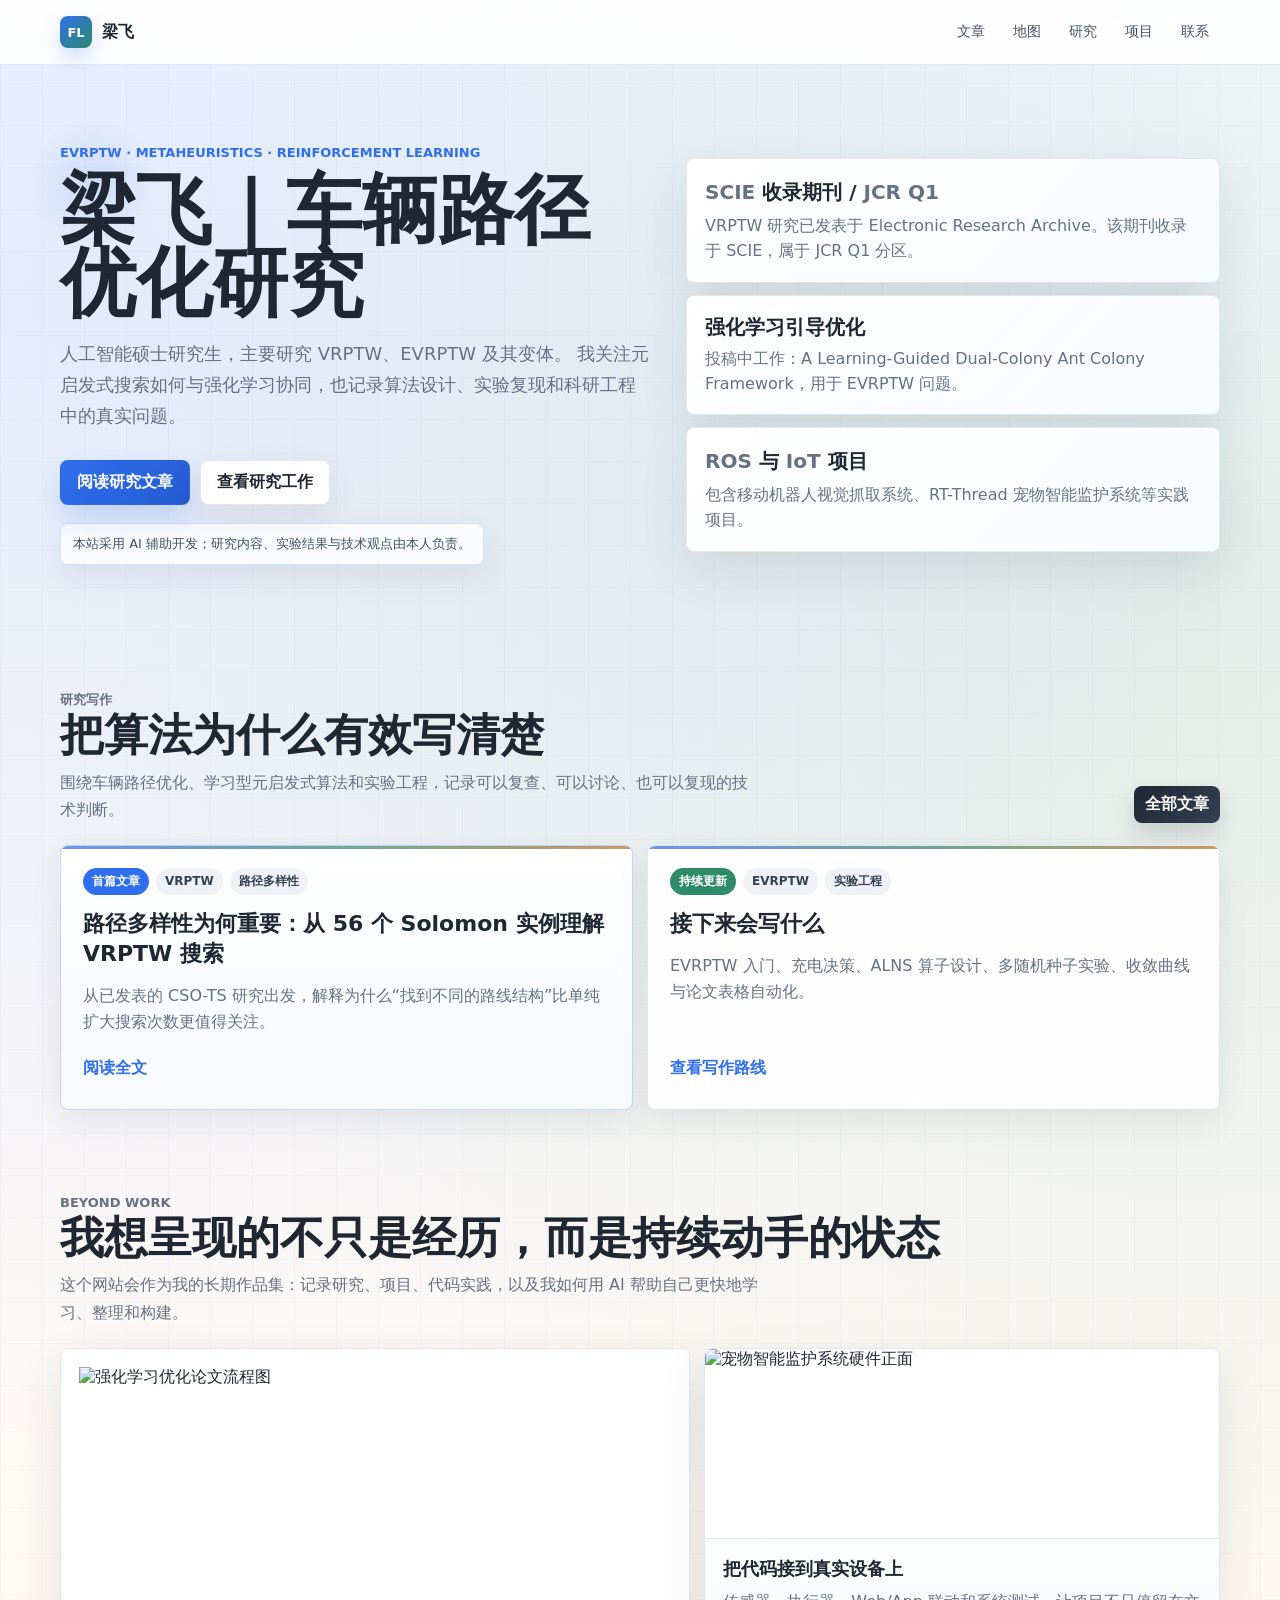
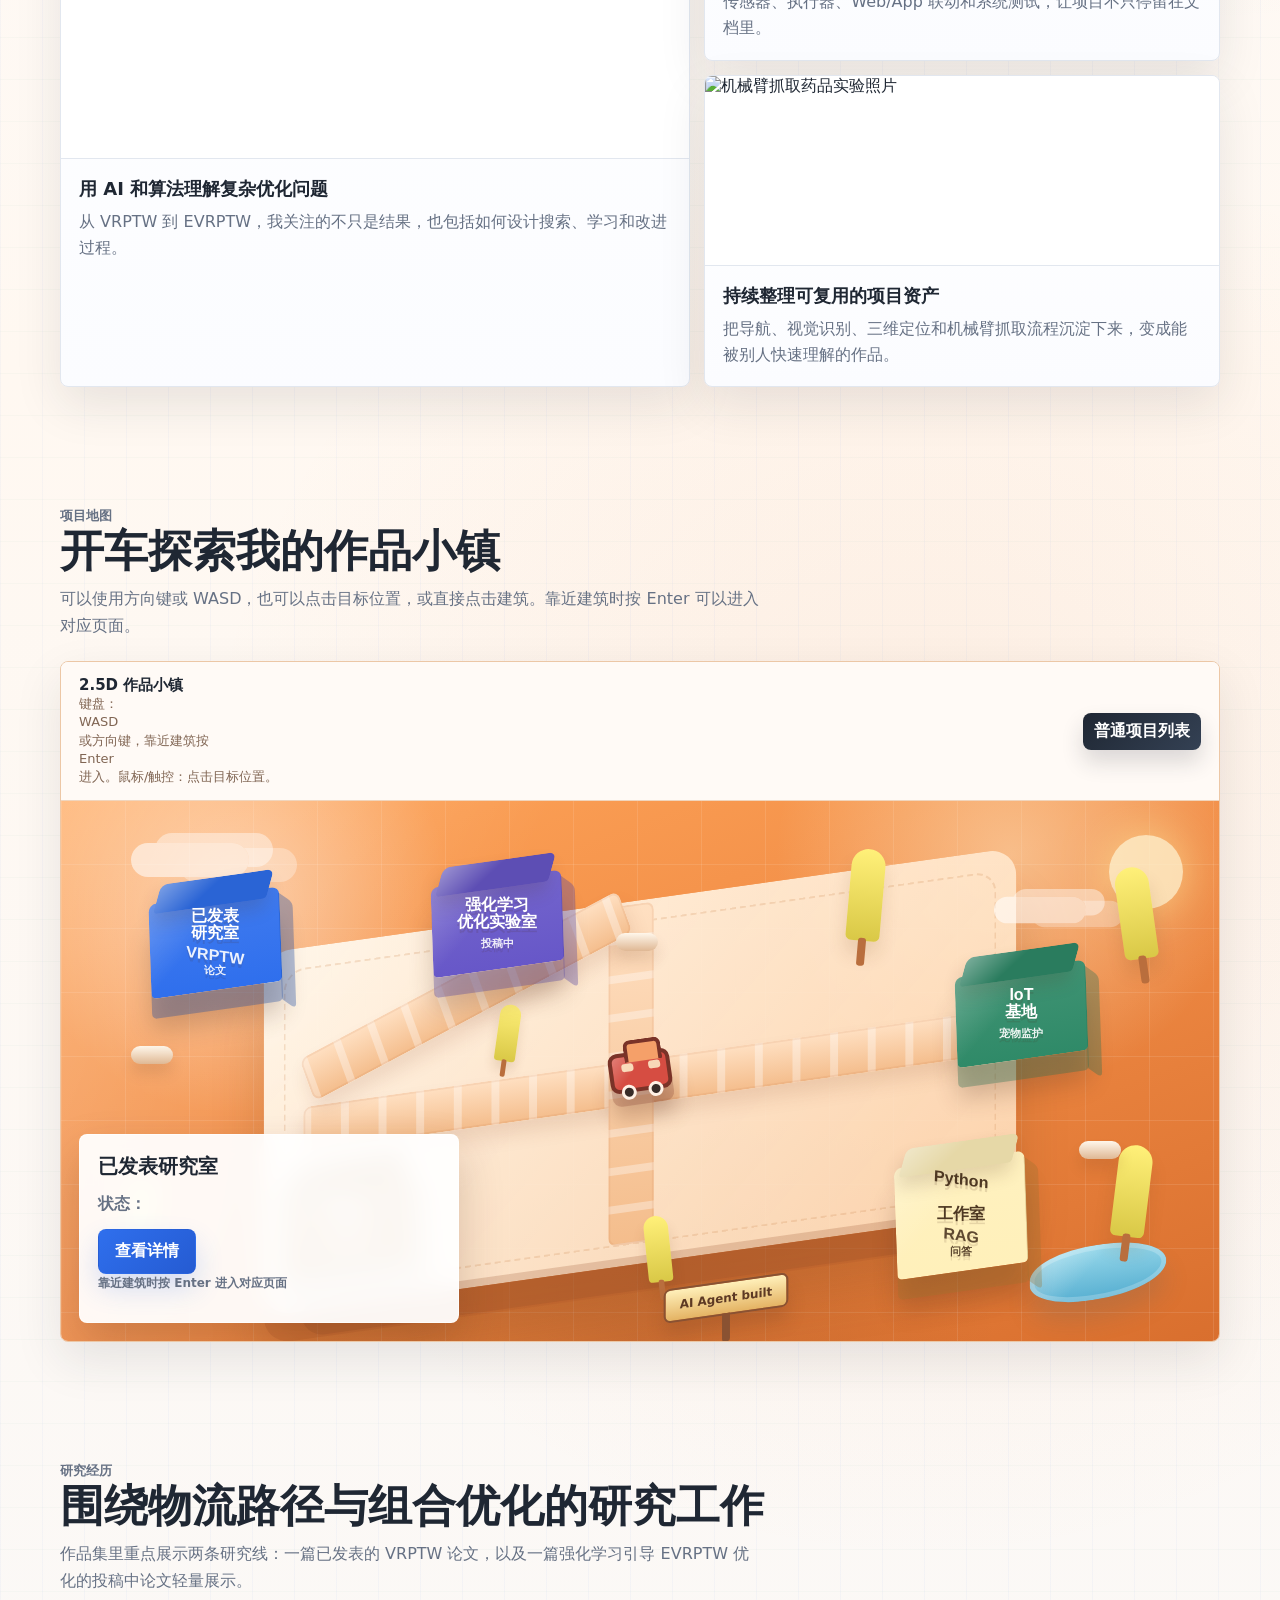
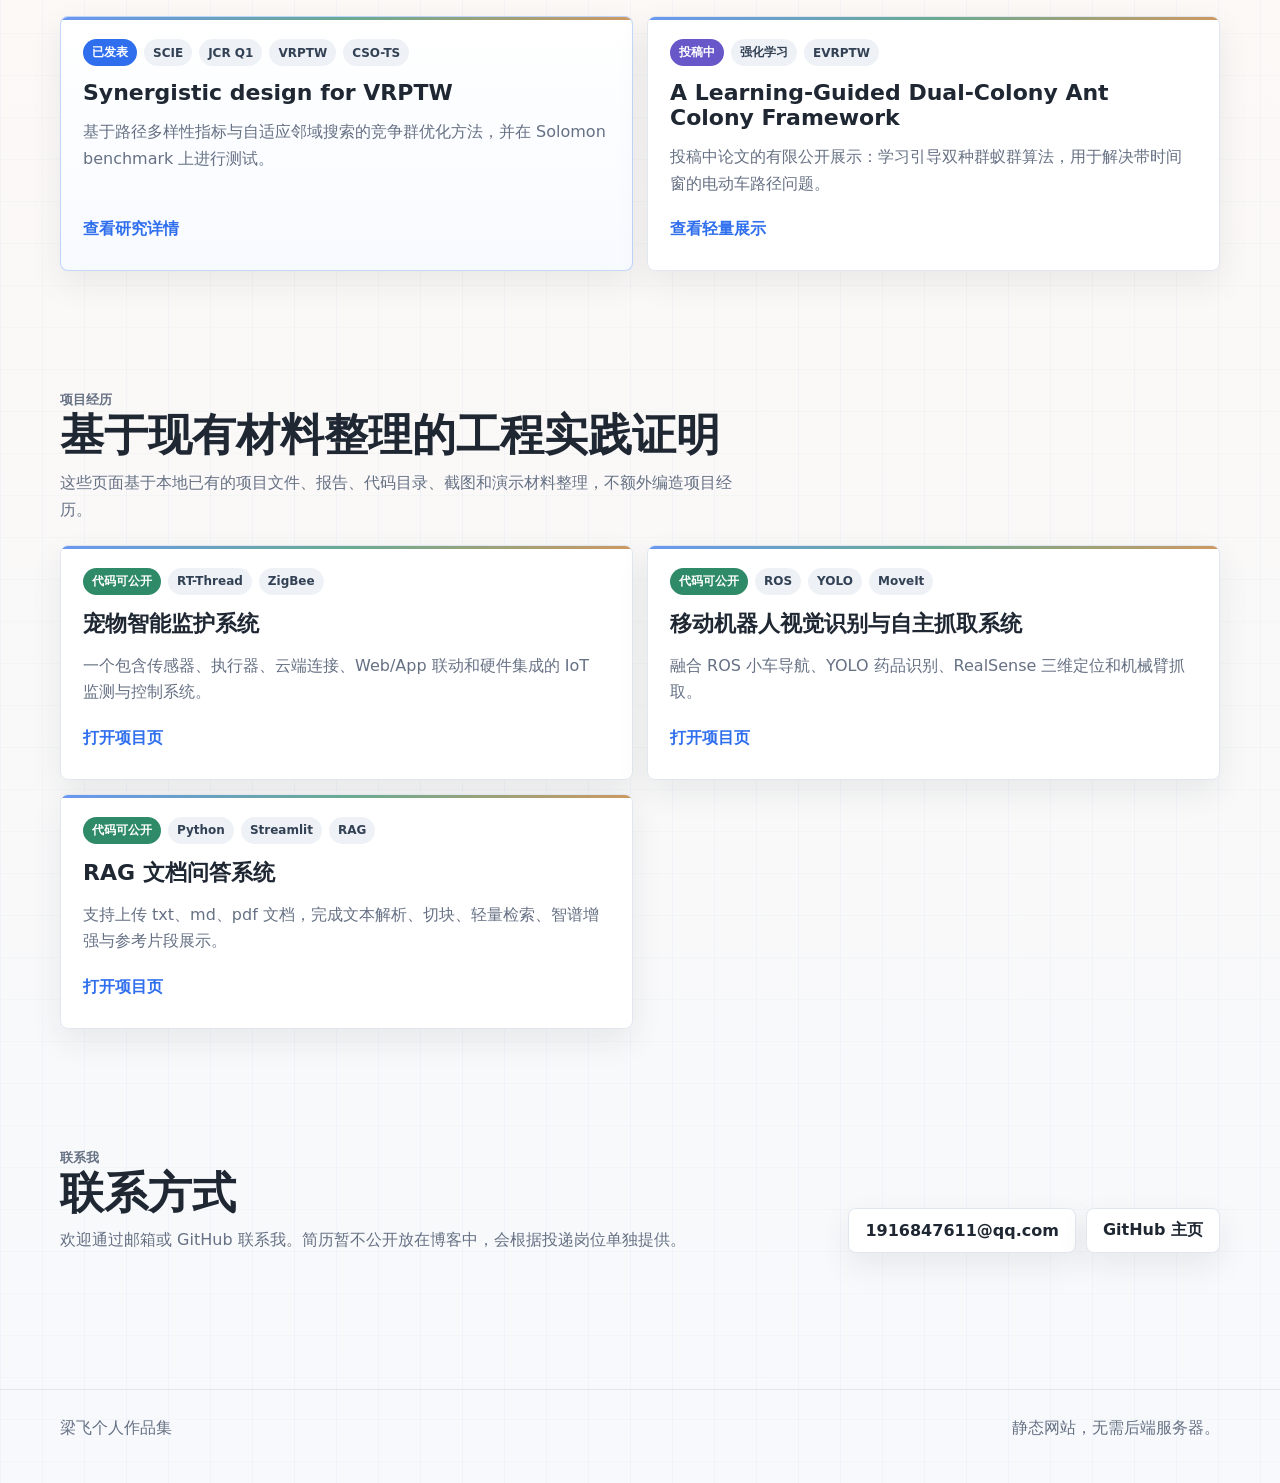
==== index.html @ 16631f24 "Add research articles section" ====
<!doctype html>
<html lang="zh-CN">
<head>
  <meta charset="utf-8">
  <meta name="viewport" content="width=device-width, initial-scale=1">
  <title>梁飞 | 车辆路径优化与学习型智能优化</title>
  <meta name="description" content="梁飞的研究与技术写作主页，聚焦 VRPTW、EVRPTW、元启发式算法、强化学习与可复现实验。">
  <link rel="canonical" href="https://richardliangtnt.github.io/">
  <link rel="icon" href="assets/favicon.svg" type="image/svg+xml">
  <meta property="og:type" content="website">
  <meta property="og:title" content="梁飞 | 车辆路径优化与学习型智能优化">
  <meta property="og:description" content="研究 VRPTW、EVRPTW、元启发式算法与强化学习，并记录可复现的算法实验。">
  <meta property="og:image" content="assets/img/og-image.png">
  <meta name="twitter:card" content="summary_large_image">
  <meta name="twitter:title" content="梁飞 | 车辆路径优化与学习型智能优化">
  <meta name="twitter:description" content="研究 VRPTW、EVRPTW、元启发式算法与强化学习，并记录可复现的算法实验。">
  <meta name="twitter:image" content="assets/img/og-image.png">
  <link rel="stylesheet" href="assets/css/styles.css">
</head>
<body>
  <header class="site-header">
    <nav class="nav" aria-label="主导航">
      <a class="brand" href="index.html">
        <span class="brand-mark">FL</span>
        <span>梁飞</span>
      </a>
      <div class="nav-links">
        <a href="#articles">文章</a>
        <a href="#map">地图</a>
        <a href="#research">研究</a>
        <a href="#projects">项目</a>
        <a href="#contact">联系</a>
      </div>
    </nav>
  </header>

  <main class="page">
    <section class="hero" id="home">
      <div>
        <p class="eyebrow"><span class="notranslate" translate="no">EVRPTW · Metaheuristics · Reinforcement Learning</span></p>
        <h1>梁飞｜车辆路径优化研究</h1>
        <p class="hero-copy">
          人工智能硕士研究生，主要研究 <span class="notranslate" translate="no">VRPTW</span>、<span class="notranslate" translate="no">EVRPTW</span> 及其变体。
          我关注元启发式搜索如何与强化学习协同，也记录算法设计、实验复现和科研工程中的真实问题。
        </p>
        <div class="hero-actions">
          <a class="primary-action" href="#articles">阅读研究文章</a>
          <a class="secondary-action" href="#research">查看研究工作</a>
        </div>
        <p class="agent-note">本站采用 <span class="notranslate" translate="no">AI</span> 辅助开发；研究内容、实验结果与技术观点由本人负责。</p>
      </div>
      <aside class="hero-panel" aria-label="作品集亮点">
        <div class="metric">
          <strong><span class="notranslate" translate="no">SCIE</span> 收录期刊 / <span class="notranslate" translate="no">JCR Q1</span></strong>
          <span><span class="notranslate" translate="no">VRPTW</span> 研究已发表于 <span class="notranslate" translate="no">Electronic Research Archive</span>。该期刊收录于 <span class="notranslate" translate="no">SCIE</span>，属于 <span class="notranslate" translate="no">JCR Q1</span> 分区。</span>
        </div>
        <div class="metric">
          <strong>强化学习引导优化</strong>
          <span>投稿中工作：<span class="notranslate" translate="no">A Learning-Guided Dual-Colony Ant Colony Framework</span>，用于 <span class="notranslate" translate="no">EVRPTW</span> 问题。</span>
        </div>
        <div class="metric">
          <strong><span class="notranslate" translate="no">ROS</span> 与 <span class="notranslate" translate="no">IoT</span> 项目</strong>
          <span>包含移动机器人视觉抓取系统、<span class="notranslate" translate="no">RT-Thread</span> 宠物智能监护系统等实践项目。</span>
        </div>
      </aside>
    </section>

    <section class="section" id="articles">
      <div class="section-head">
        <div>
          <p class="eyebrow">研究写作</p>
          <h2>把算法为什么有效写清楚</h2>
          <p>围绕车辆路径优化、学习型元启发式算法和实验工程，记录可以复查、可以讨论、也可以复现的技术判断。</p>
        </div>
        <a class="button-link" href="articles/index.html">全部文章</a>
      </div>
      <div class="work-grid">
        <article class="work-card featured">
          <div class="tag-row">
            <span class="tag blue">首篇文章</span>
            <span class="tag notranslate" translate="no">VRPTW</span>
            <span class="tag">路径多样性</span>
          </div>
          <h3>路径多样性为何重要：从 56 个 Solomon 实例理解 VRPTW 搜索</h3>
          <p>从已发表的 CSO-TS 研究出发，解释为什么“找到不同的路线结构”比单纯扩大搜索次数更值得关注。</p>
          <a class="text-link" href="articles/vrptw-path-diversity.html">阅读全文</a>
        </article>
        <article class="work-card">
          <div class="tag-row">
            <span class="tag green">持续更新</span>
            <span class="tag notranslate" translate="no">EVRPTW</span>
            <span class="tag">实验工程</span>
          </div>
          <h3>接下来会写什么</h3>
          <p>EVRPTW 入门、充电决策、ALNS 算子设计、多随机种子实验、收敛曲线与论文表格自动化。</p>
          <a class="text-link" href="articles/index.html#roadmap">查看写作路线</a>
        </article>
      </div>
    </section>

    <section class="section personal-section">
      <div class="section-head">
        <div>
          <p class="eyebrow">Beyond work</p>
          <h2>我想呈现的不只是经历，而是持续动手的状态</h2>
          <p>这个网站会作为我的长期作品集：记录研究、项目、代码实践，以及我如何用 <span class="notranslate" translate="no">AI</span> 帮助自己更快地学习、整理和构建。</p>
        </div>
      </div>
      <div class="visual-grid">
        <a class="visual-card visual-card-large" href="projects/rl-optimization.html">
          <img src="assets/img/rl-flowchart.png" alt="强化学习优化论文流程图">
          <div>
            <strong>用 <span class="notranslate" translate="no">AI</span> 和算法理解复杂优化问题</strong>
            <p>从 <span class="notranslate" translate="no">VRPTW</span> 到 <span class="notranslate" translate="no">EVRPTW</span>，我关注的不只是结果，也包括如何设计搜索、学习和改进过程。</p>
          </div>
        </a>
        <a class="visual-card" href="projects/iot-base.html">
          <img src="assets/img/pet-front.png" alt="宠物智能监护系统硬件正面">
          <div>
            <strong>把代码接到真实设备上</strong>
            <p>传感器、执行器、Web/App 联动和系统测试，让项目不只停留在文档里。</p>
          </div>
        </a>
        <a class="visual-card" href="projects/traffic-garage.html">
          <img src="assets/img/robot-arm-grasping.png" alt="机械臂抓取药品实验照片">
          <div>
            <strong>持续整理可复用的项目资产</strong>
            <p>把导航、视觉识别、三维定位和机械臂抓取流程沉淀下来，变成能被别人快速理解的作品。</p>
          </div>
        </a>
      </div>
    </section>

    <section class="section" id="map">
      <div class="section-head">
        <div>
          <p class="eyebrow">项目地图</p>
          <h2>开车探索我的作品小镇</h2>
          <p>可以使用方向键或 <span class="notranslate" translate="no">WASD</span>，也可以点击目标位置，或直接点击建筑。靠近建筑时按 <span class="notranslate" translate="no">Enter</span> 可以进入对应页面。</p>
        </div>
      </div>

      <div class="map-shell">
        <div class="map-toolbar">
          <div>
            <strong>2.5D 作品小镇</strong>
            <span>键盘：<span class="notranslate" translate="no">WASD</span> 或方向键，靠近建筑按 <span class="notranslate" translate="no">Enter</span> 进入。鼠标/触控：点击目标位置。</span>
          </div>
          <a class="button-link" href="#projects">普通项目列表</a>
        </div>
        <div class="project-map" data-map tabindex="0" aria-label="交互式 2.5D 项目地图">
          <span class="map-cloud c1"></span>
          <span class="map-cloud c2"></span>
          <span class="map-lake"></span>
          <div class="map-ground"></div>
          <div class="map-road"></div>
          <div class="map-road branch"></div>
          <button class="map-building" type="button" data-project="published"><span>已发表<br>研究室<small><span class="notranslate" translate="no">VRPTW</span> 论文</small></span></button>
          <button class="map-building" type="button" data-project="rl"><span>强化学习<br>优化实验室<small>投稿中</small></span></button>
          <button class="map-building" type="button" data-project="iot"><span>IoT<br>基地<small>宠物监护</small></span></button>
          <button class="map-building" type="button" data-project="traffic"><span>机器人<br>车库<small>视觉抓取</small></span></button>
          <button class="map-building" type="button" data-project="python"><span><span class="notranslate" translate="no">Python</span><br>工作室<small><span class="notranslate" translate="no">RAG</span> 问答</small></span></button>
          <span class="tree t1"></span>
          <span class="tree t2"></span>
          <span class="tree t3"></span>
          <span class="tree t4"></span>
          <span class="tree t5"></span>
          <span class="tree t6"></span>
          <span class="rock r1"></span>
          <span class="rock r2"></span>
          <span class="rock r3"></span>
          <span class="map-sign notranslate" translate="no">AI Agent built</span>
          <div class="map-car" data-car aria-hidden="true"><span class="wheel left"></span><span class="wheel right"></span></div>
          <aside class="map-card" data-map-card>
            <div class="tag-row" data-card-tags></div>
            <h3 data-card-title>已发表研究室</h3>
            <p data-card-summary></p>
            <p><strong>状态：</strong> <span data-card-status></span></p>
            <a class="primary-action" data-card-link href="projects/published-research.html">查看详情</a>
            <p class="map-enter-hint">靠近建筑时按 <span class="notranslate" translate="no">Enter</span> 进入对应页面</p>
          </aside>
        </div>
      </div>
    </section>

    <section class="section" id="research">
      <div class="section-head">
        <div>
          <p class="eyebrow">研究经历</p>
          <h2>围绕物流路径与组合优化的研究工作</h2>
          <p>作品集里重点展示两条研究线：一篇已发表的 <span class="notranslate" translate="no">VRPTW</span> 论文，以及一篇强化学习引导 <span class="notranslate" translate="no">EVRPTW</span> 优化的投稿中论文轻量展示。</p>
        </div>
      </div>
      <div class="work-grid">
        <article class="work-card featured">
          <div class="tag-row">
            <span class="tag blue">已发表</span>
            <span class="tag notranslate" translate="no">SCIE</span>
            <span class="tag notranslate" translate="no">JCR Q1</span>
            <span class="tag notranslate" translate="no">VRPTW</span>
            <span class="tag notranslate" translate="no">CSO-TS</span>
          </div>
          <h3><span class="notranslate" translate="no">Synergistic design for VRPTW</span></h3>
          <p>基于路径多样性指标与自适应邻域搜索的竞争群优化方法，并在 Solomon benchmark 上进行测试。</p>
          <a class="text-link" href="projects/published-research.html">查看研究详情</a>
        </article>
        <article class="work-card">
          <div class="tag-row">
            <span class="tag violet">投稿中</span>
            <span class="tag">强化学习</span>
            <span class="tag notranslate" translate="no">EVRPTW</span>
          </div>
          <h3><span class="notranslate" translate="no">A Learning-Guided Dual-Colony Ant Colony Framework</span></h3>
          <p>投稿中论文的有限公开展示：学习引导双种群蚁群算法，用于解决带时间窗的电动车路径问题。</p>
          <a class="text-link" href="projects/rl-optimization.html">查看轻量展示</a>
        </article>
      </div>
    </section>

    <section class="section" id="projects">
      <div class="section-head">
        <div>
          <p class="eyebrow">项目经历</p>
          <h2>基于现有材料整理的工程实践证明</h2>
          <p>这些页面基于本地已有的项目文件、报告、代码目录、截图和演示材料整理，不额外编造项目经历。</p>
        </div>
      </div>
      <div class="work-grid">
        <article class="work-card">
          <div class="tag-row">
            <span class="tag green">代码可公开</span>
            <span class="tag notranslate" translate="no">RT-Thread</span>
            <span class="tag notranslate" translate="no">ZigBee</span>
          </div>
          <h3>宠物智能监护系统</h3>
          <p>一个包含传感器、执行器、云端连接、Web/App 联动和硬件集成的 IoT 监测与控制系统。</p>
          <a class="text-link" href="projects/iot-base.html">打开项目页</a>
        </article>
        <article class="work-card">
          <div class="tag-row">
            <span class="tag green">代码可公开</span>
            <span class="tag notranslate" translate="no">ROS</span>
            <span class="tag notranslate" translate="no">YOLO</span>
            <span class="tag notranslate" translate="no">MoveIt</span>
          </div>
          <h3>移动机器人视觉识别与自主抓取系统</h3>
          <p>融合 <span class="notranslate" translate="no">ROS</span> 小车导航、<span class="notranslate" translate="no">YOLO</span> 药品识别、<span class="notranslate" translate="no">RealSense</span> 三维定位和机械臂抓取。</p>
          <a class="text-link" href="projects/traffic-garage.html">打开项目页</a>
        </article>
        <article class="work-card">
          <div class="tag-row">
            <span class="tag green">代码可公开</span>
            <span class="tag notranslate" translate="no">Python</span>
            <span class="tag notranslate" translate="no">Streamlit</span>
            <span class="tag notranslate" translate="no">RAG</span>
          </div>
          <h3><span class="notranslate" translate="no">RAG</span> 文档问答系统</h3>
          <p>支持上传 txt、md、pdf 文档，完成文本解析、切块、轻量检索、智谱增强与参考片段展示。</p>
          <a class="text-link" href="projects/rag-doc-qa.html">打开项目页</a>
        </article>
      </div>
    </section>

    <section class="section" id="contact">
      <div class="section-head">
        <div>
          <p class="eyebrow">联系我</p>
          <h2>联系方式</h2>
          <p>欢迎通过邮箱或 GitHub 联系我。简历暂不公开放在博客中，会根据投递岗位单独提供。</p>
        </div>
        <div class="contact-actions">
          <a class="secondary-action" href="mailto:1916847611@qq.com">1916847611@qq.com</a>
          <a class="secondary-action" href="https://github.com/Richardliangtnt" target="_blank" rel="noreferrer">GitHub 主页</a>
        </div>
      </div>
    </section>
  </main>

  <footer class="site-footer">
    <div class="footer-row">
      <span>梁飞个人作品集</span>
      <span>静态网站，无需后端服务器。</span>
    </div>
  </footer>

  <script src="assets/js/main.js?v=20260509-polish"></script>
</body>
</html>
---- assets/css/styles.css ----
:root {
  --ink: #1f2733;
  --muted: #667184;
  --line: #e2e7ef;
  --line-strong: #d4dce8;
  --paper: #ffffff;
  --soft: #f6f8fb;
  --clay: #f08b45;
  --clay-deep: #d96f2e;
  --cream: #fff0df;
  --blue: #2f6fed;
  --green: #2f8a68;
  --amber: #b97124;
  --violet: #6757c8;
  --red: #d64d42;
  --shadow: 0 18px 48px rgba(31, 39, 51, .10);
  --shadow-soft: 0 12px 32px rgba(31, 39, 51, .08);
}

* {
  box-sizing: border-box;
}

html {
  scroll-behavior: smooth;
}

body {
  margin: 0;
  color: var(--ink);
  background:
    linear-gradient(90deg, rgba(47, 111, 237, .035) 1px, transparent 1px),
    linear-gradient(0deg, rgba(47, 138, 104, .028) 1px, transparent 1px),
    radial-gradient(circle at 8% 6%, rgba(47, 111, 237, .12), transparent 26%),
    radial-gradient(circle at 92% 12%, rgba(47, 138, 104, .13), transparent 25%),
    radial-gradient(circle at 72% 52%, rgba(240, 139, 69, .10), transparent 28%),
    linear-gradient(180deg, #fbfcff 0%, #fff8f1 42%, #f7f9fc 100%);
  background-size: 42px 42px, 42px 42px, auto, auto, auto, auto;
  font-family: Inter, ui-sans-serif, system-ui, -apple-system, BlinkMacSystemFont, "Segoe UI", sans-serif;
  letter-spacing: 0;
}

a {
  color: inherit;
  text-decoration: none;
}

img {
  display: block;
  max-width: 100%;
}

.site-header {
  position: sticky;
  top: 0;
  z-index: 20;
  background: rgba(255, 255, 255, .92);
  border-bottom: 1px solid var(--line);
  backdrop-filter: blur(14px);
}

.nav {
  width: min(1160px, calc(100vw - 32px));
  min-height: 64px;
  margin: 0 auto;
  display: flex;
  align-items: center;
  justify-content: space-between;
  gap: 18px;
}

.brand {
  display: inline-flex;
  align-items: center;
  gap: 10px;
  font-weight: 800;
}

.brand-mark {
  width: 32px;
  height: 32px;
  border-radius: 8px;
  display: grid;
  place-items: center;
  color: #fff;
  background: linear-gradient(135deg, var(--blue), var(--green));
  box-shadow: 0 10px 20px rgba(47, 111, 237, .22);
  font-size: 13px;
}

.nav-links {
  display: flex;
  align-items: center;
  gap: 6px;
  color: #435064;
  font-size: 14px;
}

.nav-links a,
.text-link,
.button-link {
  min-height: 36px;
  display: inline-flex;
  align-items: center;
  justify-content: center;
  border-radius: 8px;
  padding: 8px 11px;
}

.nav-links a:hover,
.text-link:hover {
  background: #eef2f7;
}

.nav-links a.is-active {
  color: var(--ink);
  background: #eef2f7;
  font-weight: 850;
}

.button-link {
  color: white;
  background: linear-gradient(135deg, var(--ink), #344154);
  font-weight: 700;
  box-shadow: 0 12px 22px rgba(31, 39, 51, .16);
  transition: transform .18s ease, box-shadow .18s ease, filter .18s ease;
}

.button-link:hover,
.button-link:focus-visible {
  transform: translateY(-2px);
  filter: saturate(1.04);
  box-shadow: 0 16px 30px rgba(31, 39, 51, .20);
}

.page {
  width: min(1160px, calc(100vw - 32px));
  margin: 0 auto;
}

.hero {
  min-height: 560px;
  display: grid;
  grid-template-columns: 1.05fr .95fr;
  gap: 36px;
  align-items: center;
  padding: 72px 0 52px;
}

.hero > div:first-child {
  position: relative;
}

.hero > div:first-child::before {
  content: "";
  position: absolute;
  left: -34px;
  top: -28px;
  width: 132px;
  height: 132px;
  border-radius: 999px;
  background: radial-gradient(circle, rgba(47, 111, 237, .12), transparent 70%);
  z-index: -1;
}

.eyebrow {
  margin: 0 0 14px;
  color: var(--blue);
  font-size: 13px;
  font-weight: 800;
  text-transform: uppercase;
}

h1,
h2,
h3,
p {
  letter-spacing: 0;
}

h1 {
  margin: 0;
  font-size: clamp(42px, 7vw, 76px);
  line-height: .96;
}

.hero-copy {
  max-width: 720px;
  margin: 20px 0 0;
  color: var(--muted);
  font-size: 18px;
  line-height: 1.72;
}

.hero-actions {
  display: flex;
  flex-wrap: wrap;
  gap: 10px;
  margin-top: 28px;
}

.contact-actions {
  display: flex;
  flex-wrap: wrap;
  justify-content: flex-end;
  gap: 10px;
}

.primary-action,
.secondary-action {
  min-height: 44px;
  display: inline-flex;
  align-items: center;
  justify-content: center;
  border-radius: 8px;
  padding: 11px 16px;
  font-weight: 800;
  border: 1px solid transparent;
  transition: transform .18s ease, box-shadow .18s ease, border-color .18s ease, filter .18s ease;
}

.primary-action {
  color: #fff;
  background: linear-gradient(135deg, var(--blue), #255bd2);
  box-shadow: 0 14px 28px rgba(47, 111, 237, .20);
}

.secondary-action {
  background: #fff;
  border-color: var(--line);
  box-shadow: var(--shadow-soft);
}

.primary-action:hover,
.primary-action:focus-visible,
.secondary-action:hover,
.secondary-action:focus-visible {
  transform: translateY(-2px);
  filter: saturate(1.04);
}

.secondary-action:hover,
.secondary-action:focus-visible {
  border-color: rgba(47, 111, 237, .30);
  box-shadow: 0 16px 30px rgba(31, 39, 51, .11);
}

.agent-note {
  width: fit-content;
  max-width: 100%;
  margin: 18px 0 0;
  padding: 10px 12px;
  border: 1px solid rgba(47, 111, 237, .18);
  border-radius: 8px;
  color: #435064;
  background: rgba(255, 255, 255, .78);
  box-shadow: var(--shadow-soft);
  font-size: 13px;
  line-height: 1.55;
}

.hero-panel {
  display: grid;
  gap: 12px;
}

.metric {
  padding: 18px;
  border: 1px solid var(--line);
  border-radius: 8px;
  background:
    linear-gradient(135deg, rgba(255, 255, 255, .98), rgba(248, 251, 255, .94)),
    #fff;
  box-shadow: var(--shadow);
  transition: transform .22s ease, box-shadow .22s ease, border-color .22s ease;
}

.metric:hover {
  transform: translateY(-4px);
  border-color: rgba(47, 111, 237, .22);
  box-shadow: 0 24px 48px rgba(31, 39, 51, .13);
}

.metric strong {
  display: block;
  margin-bottom: 6px;
  font-size: 20px;
}

.metric span {
  color: var(--muted);
  line-height: 1.55;
}

.section {
  padding: 54px 0;
}

.reveal {
  opacity: 0;
  transform: translateY(18px);
  transition: opacity .48s ease, transform .48s ease;
}

.reveal.is-visible {
  opacity: 1;
  transform: none;
}

.section-head {
  display: flex;
  justify-content: space-between;
  align-items: end;
  gap: 18px;
  margin-bottom: 22px;
}

.section-head h2,
.project-hero h1 {
  margin: 0;
  font-size: clamp(28px, 4vw, 44px);
  line-height: 1.08;
}

.section-head p,
.project-hero p {
  margin: 10px 0 0;
  max-width: 700px;
  color: var(--muted);
  line-height: 1.7;
}

.work-grid {
  display: grid;
  grid-template-columns: repeat(2, minmax(0, 1fr));
  gap: 14px;
}

.personal-section {
  padding-top: 18px;
}

.visual-grid {
  display: grid;
  grid-template-columns: 1.1fr .9fr;
  gap: 14px;
}

.visual-card {
  min-height: 260px;
  overflow: hidden;
  display: flex;
  flex-direction: column;
  border: 1px solid var(--line);
  border-radius: 8px;
  background: linear-gradient(180deg, #fff, #fbfcff);
  box-shadow: var(--shadow);
  transition: transform .22s ease, box-shadow .22s ease, border-color .22s ease;
}

.visual-card-large {
  grid-row: span 2;
}

.visual-card img {
  width: 100%;
  height: 190px;
  object-fit: cover;
  object-position: top center;
  background: #fff;
  border-bottom: 1px solid var(--line);
  transition: transform .28s ease, filter .28s ease;
}

.visual-card-large img {
  height: 410px;
  object-fit: contain;
  padding: 18px;
}

.visual-card div {
  padding: 18px;
}

.visual-card strong {
  display: block;
  margin-bottom: 8px;
  font-size: 18px;
}

.visual-card p {
  margin: 0;
  color: var(--muted);
  line-height: 1.65;
}

.visual-card:hover,
.visual-card:focus-visible {
  transform: translateY(-8px);
  border-color: rgba(47, 111, 237, .36);
  box-shadow: 0 26px 58px rgba(31, 39, 51, .16);
}

.visual-card:hover img,
.visual-card:focus-visible img {
  transform: scale(1.025);
  filter: saturate(1.05) contrast(1.03);
}

.visual-card:focus-visible {
  outline: 3px solid rgba(47, 111, 237, .35);
  outline-offset: 3px;
}

.work-card,
.content-block,
.project-card {
  border: 1px solid var(--line);
  border-radius: 8px;
  background: rgba(255, 255, 255, .96);
  box-shadow: var(--shadow-soft);
}

.work-card {
  min-height: 218px;
  padding: 22px;
  display: flex;
  flex-direction: column;
  gap: 14px;
  position: relative;
  overflow: hidden;
  transition: transform .22s ease, box-shadow .22s ease, border-color .22s ease;
}

.work-card::before {
  content: "";
  position: absolute;
  left: 0;
  right: 0;
  top: 0;
  height: 3px;
  background: linear-gradient(90deg, var(--blue), var(--green), var(--amber));
  opacity: .72;
}

.work-card:hover {
  transform: translateY(-5px);
  border-color: rgba(47, 111, 237, .22);
  box-shadow: 0 24px 48px rgba(31, 39, 51, .13);
}

.work-card.featured {
  border-color: rgba(47, 111, 237, .28);
  background: linear-gradient(180deg, #fff, #f7faff);
}

.tag-row {
  display: flex;
  flex-wrap: wrap;
  gap: 7px;
}

.tag {
  display: inline-flex;
  align-items: center;
  min-height: 26px;
  padding: 5px 9px;
  border-radius: 999px;
  color: #334155;
  background: #eef2f7;
  font-size: 12px;
  font-weight: 750;
}

.tag.blue { color: #fff; background: var(--blue); }
.tag.green { color: #fff; background: var(--green); }
.tag.amber { color: #fff; background: var(--amber); }
.tag.violet { color: #fff; background: var(--violet); }

.work-card h3 {
  margin: 0;
  font-size: 22px;
}

.work-card p {
  margin: 0;
  color: var(--muted);
  line-height: 1.65;
}

.work-card .text-link {
  width: fit-content;
  margin-top: auto;
  padding-left: 0;
  color: var(--blue);
  font-weight: 800;
}

.article-list {
  display: grid;
  gap: 18px;
}

.project-hero.article-index-hero {
  padding: 54px 0 46px;
  border: 0;
  border-bottom: 1px solid var(--line);
  border-radius: 0;
  background: transparent;
  box-shadow: none;
}

.project-hero.article-index-hero::before,
.project-hero.article-index-hero::after {
  display: none;
}

.article-list-item {
  display: grid;
  grid-template-columns: minmax(280px, .85fr) minmax(0, 1.15fr);
  overflow: hidden;
  border: 1px solid var(--line);
  border-radius: 8px;
  background: #fff;
  box-shadow: var(--shadow-soft);
}

.article-list-visual {
  min-height: 320px;
  padding: 18px;
  display: grid;
  place-items: center;
  background: #f6f8fb;
  border-right: 1px solid var(--line);
}

.article-list-visual img {
  width: 100%;
  height: 100%;
  max-height: 340px;
  object-fit: contain;
}

.article-list-copy {
  padding: 30px;
  display: flex;
  flex-direction: column;
  align-items: flex-start;
  justify-content: center;
}

.article-list-copy h2 {
  margin: 10px 0 12px;
  font-size: 30px;
  line-height: 1.2;
}

.article-list-copy > p:not(.article-meta) {
  margin: 0;
  color: var(--muted);
  line-height: 1.72;
}

.article-list-copy .text-link {
  margin-top: 18px;
  padding-left: 0;
  color: var(--blue);
  font-weight: 800;
}

.article-meta {
  margin: 18px 0 0;
  color: var(--muted);
  font-size: 13px;
}

.topic-grid {
  display: grid;
  grid-template-columns: repeat(3, minmax(0, 1fr));
  gap: 24px;
}

.topic-item {
  padding-top: 18px;
  border-top: 3px solid var(--line-strong);
}

.topic-index {
  color: var(--blue);
  font-size: 13px;
  font-weight: 850;
}

.topic-item h3 {
  margin: 12px 0 8px;
  font-size: 21px;
}

.topic-item p {
  margin: 0;
  color: var(--muted);
  line-height: 1.65;
}

.map-shell {
  perspective: 1100px;
  border-radius: 8px;
  border: 1px solid #ecc7a6;
  overflow: hidden;
  background: #fff;
  box-shadow: var(--shadow);
}

.map-toolbar {
  min-height: 56px;
  padding: 14px 18px;
  display: flex;
  align-items: center;
  justify-content: space-between;
  gap: 14px;
  border-bottom: 1px solid #f0d5bd;
  background: #fffaf6;
}

.map-toolbar strong {
  display: block;
  font-size: 15px;
}

.map-toolbar span {
  display: block;
  color: #806553;
  font-size: 13px;
  line-height: 1.4;
}

.project-map {
  position: relative;
  height: 540px;
  overflow: hidden;
  cursor: crosshair;
  user-select: none;
  background:
    radial-gradient(circle at 15% 18%, rgba(255, 255, 255, .44), transparent 20%),
    radial-gradient(circle at 82% 10%, rgba(255, 245, 217, .45), transparent 22%),
    linear-gradient(90deg, rgba(255, 255, 255, .10) 1px, transparent 1px),
    linear-gradient(0deg, rgba(255, 255, 255, .10) 1px, transparent 1px),
    linear-gradient(160deg, #ffa65a 0%, var(--clay) 50%, var(--clay-deep) 100%);
  background-size: auto, auto, 64px 64px, 64px 64px, auto;
}

.project-map::before,
.project-map::after {
  content: "";
  position: absolute;
  pointer-events: none;
}

.project-map::before {
  inset: 0;
  background:
    linear-gradient(115deg, rgba(255, 255, 255, .24), transparent 35%),
    radial-gradient(circle at 50% 100%, rgba(92, 47, 24, .18), transparent 45%);
}

.project-map::after {
  right: 36px;
  top: 34px;
  width: 74px;
  height: 74px;
  border-radius: 999px;
  background: rgba(255, 246, 210, .75);
  box-shadow: 0 0 44px rgba(255, 237, 156, .58);
}

.map-cloud {
  position: absolute;
  z-index: 1;
  width: 118px;
  height: 34px;
  border-radius: 999px;
  background: rgba(255, 255, 255, .56);
  box-shadow: 24px -10px 0 rgba(255, 255, 255, .42), 48px 5px 0 rgba(255, 255, 255, .30);
  filter: blur(.2px);
  pointer-events: none;
}

.map-cloud.c1 {
  left: 70px;
  top: 42px;
}

.map-cloud.c2 {
  right: 120px;
  top: 92px;
  transform: scale(.78);
}

.map-lake {
  position: absolute;
  z-index: 1;
  right: 52px;
  bottom: 42px;
  width: 138px;
  height: 54px;
  border-radius: 52% 48% 56% 44%;
  background:
    linear-gradient(135deg, rgba(255, 255, 255, .38), transparent 44%),
    linear-gradient(180deg, #99d9eb, #57afd1);
  box-shadow: inset 0 0 0 5px rgba(255, 255, 255, .22), 0 18px 24px rgba(64, 97, 105, .18);
  transform: rotate(-8deg) skewX(-8deg);
}

.map-ground {
  position: absolute;
  left: 50%;
  top: 52%;
  width: 760px;
  height: 360px;
  border-radius: 28px;
  background:
    linear-gradient(135deg, rgba(255, 249, 238, .95), rgba(255, 222, 187, .88)),
    repeating-linear-gradient(90deg, rgba(214, 142, 78, .08) 0 1px, transparent 1px 34px);
  transform: translate(-50%, -50%) rotate(-8deg) skewX(-8deg);
  box-shadow: 0 28px 0 rgba(180, 91, 40, .30), 0 52px 52px rgba(120, 62, 28, .22);
}

.map-ground::before {
  content: "";
  position: absolute;
  inset: 20px;
  border: 2px dashed rgba(203, 139, 82, .22);
  border-radius: 22px;
}

.map-ground::after {
  content: "";
  position: absolute;
  left: 38px;
  right: 38px;
  bottom: -26px;
  height: 34px;
  border-radius: 0 0 24px 24px;
  background: rgba(146, 74, 38, .22);
}

.map-road {
  position: absolute;
  left: 50%;
  top: 52%;
  width: 680px;
  height: 44px;
  border-radius: 8px;
  background:
    linear-gradient(90deg, rgba(255, 255, 255, .34) 0 8px, transparent 8px 24px),
    linear-gradient(180deg, #ffe0c2, #f4bd8c);
  background-size: 38px 100%, auto;
  transform: translate(-50%, -50%) rotate(-8deg) skewX(-8deg);
  box-shadow: inset 0 0 0 2px rgba(181, 103, 52, .10), 0 12px 18px rgba(128, 65, 32, .13);
}

.map-road::after {
  content: "";
  position: absolute;
  left: 308px;
  top: -155px;
  width: 46px;
  height: 336px;
  border-radius: 8px;
  background:
    linear-gradient(0deg, rgba(255, 255, 255, .34) 0 8px, transparent 8px 24px),
    linear-gradient(180deg, #ffe0c2, #f4bd8c);
  background-size: 100% 38px, auto;
  box-shadow: inset 0 0 0 2px rgba(181, 103, 52, .10);
}

.map-road.branch {
  width: 360px;
  left: 35%;
  top: 36%;
  transform: translate(-50%, -50%) rotate(-28deg) skewX(-8deg);
}

.map-road.branch::after {
  display: none;
}

.map-building {
  --building: var(--blue);
  --building-side: rgba(35, 65, 124, .30);
  --roof: rgba(255, 255, 255, .24);
  position: absolute;
  z-index: 5;
  width: 132px;
  min-height: 90px;
  display: grid;
  place-items: center;
  padding: 12px;
  border: 0;
  border-radius: 8px 8px 5px 5px;
  color: #fff;
  background:
    linear-gradient(135deg, var(--roof), transparent 40%),
    linear-gradient(180deg, color-mix(in srgb, var(--building), white 8%), var(--building));
  box-shadow:
    0 20px 0 var(--building-side),
    0 31px 24px rgba(81, 47, 28, .24);
  transform: rotate(-8deg) skewX(-6deg);
  transform-origin: center bottom;
  transition: transform .22s ease, box-shadow .22s ease, filter .22s ease;
  cursor: pointer;
}

.map-building::before {
  content: "";
  position: absolute;
  left: 9px;
  right: 9px;
  top: -18px;
  height: 28px;
  border-radius: 7px 7px 4px 4px;
  background:
    linear-gradient(135deg, rgba(255, 255, 255, .38), transparent 45%),
    color-mix(in srgb, var(--building), black 10%);
  transform: skewX(-18deg);
  box-shadow: 0 10px 16px rgba(81, 47, 28, .16);
}

.map-building::after {
  content: "";
  position: absolute;
  right: -13px;
  top: 6px;
  width: 14px;
  height: calc(100% + 12px);
  border-radius: 0 5px 5px 0;
  background: var(--building-side);
  transform: skewY(40deg);
  transform-origin: left top;
}

.map-building span {
  position: relative;
  z-index: 1;
  display: block;
  transform: skewX(6deg) rotate(8deg);
  font-size: 16px;
  line-height: 1.05;
  font-weight: 900;
  text-align: center;
  text-shadow: 0 4px 0 rgba(78, 42, 27, .14);
}

.map-building small {
  display: block;
  margin-top: 6px;
  font-size: 11px;
  line-height: 1.25;
  font-weight: 750;
  opacity: .9;
}

.map-building[data-project="published"] { left: 90px; top: 95px; --building: var(--blue); --building-side: rgba(27, 74, 160, .34); }
.map-building[data-project="rl"] { left: 372px; top: 78px; --building: var(--violet); --building-side: rgba(76, 62, 158, .34); }
.map-building[data-project="iot"] { right: 130px; top: 168px; --building: var(--green); --building-side: rgba(39, 111, 82, .34); }
.map-building[data-project="traffic"] { left: 222px; bottom: 72px; --building: var(--amber); --building-side: rgba(142, 85, 31, .34); color: #fff8ed; }
.map-building[data-project="python"] { right: 190px; bottom: 70px; --building: #fff0ba; --building-side: rgba(154, 112, 46, .30); color: #4e3823; }

.map-building:hover,
.map-building:focus-visible {
  transform: translateY(-8px) rotate(-8deg) skewX(-6deg);
  filter: saturate(1.08) contrast(1.04);
  box-shadow:
    0 24px 0 var(--building-side),
    0 42px 34px rgba(81, 47, 28, .28);
}

.map-building.is-active {
  outline: 4px solid rgba(255, 255, 255, .82);
  transform: translateY(-9px) rotate(-8deg) skewX(-6deg);
  box-shadow:
    0 25px 0 var(--building-side),
    0 0 0 7px rgba(255, 255, 255, .28),
    0 42px 34px rgba(81, 47, 28, .30);
}

.tree,
.rock {
  position: absolute;
  z-index: 2;
}

.tree {
  width: 34px;
  height: 92px;
  border-radius: 18px 18px 6px 6px;
  background: linear-gradient(180deg, #fff079, #d9c846);
  box-shadow: 0 14px 18px rgba(112, 72, 30, .14);
}

.tree::after {
  content: "";
  position: absolute;
  bottom: -25px;
  left: 13px;
  width: 8px;
  height: 28px;
  border-radius: 3px;
  background: #b96e3d;
}

.tree.t1 { right: 66px; top: 66px; transform: rotate(-8deg); }
.tree.t2 { right: 336px; top: 48px; transform: rotate(5deg); }
.tree.t3 { left: 62px; bottom: 72px; transform: rotate(3deg); }
.tree.t4 { right: 70px; bottom: 104px; transform: rotate(7deg); }
.tree.t5 { left: 580px; bottom: 46px; transform: rotate(-6deg) scale(.72); }
.tree.t6 { left: 430px; top: 186px; transform: rotate(8deg) scale(.62); }

.rock {
  width: 42px;
  height: 18px;
  border-radius: 999px;
  background: linear-gradient(180deg, #fff7eb, #dfb894);
  box-shadow: 0 10px 14px rgba(101, 57, 26, .13);
}

.rock.r1 { left: 555px; top: 132px; }
.rock.r2 { left: 70px; top: 245px; }
.rock.r3 { right: 98px; top: 340px; }

.map-sign {
  position: absolute;
  z-index: 4;
  left: 52%;
  bottom: 26px;
  min-width: 126px;
  padding: 8px 10px;
  border: 2px solid #8a5232;
  border-radius: 7px;
  color: #5d3924;
  background: linear-gradient(180deg, #fff0ba, #e4b363);
  box-shadow: 0 14px 18px rgba(92, 48, 27, .18);
  font-size: 12px;
  font-weight: 900;
  text-align: center;
  transform: rotate(-8deg) skewX(-8deg);
  animation: sign-float 2.8s ease-in-out infinite;
}

.map-sign::after {
  content: "";
  position: absolute;
  left: 50%;
  top: 100%;
  width: 8px;
  height: 28px;
  border-radius: 0 0 3px 3px;
  background: #8a5232;
  transform: translateX(-50%);
}

@keyframes sign-float {
  0%,
  100% {
    translate: 0 0;
  }
  50% {
    translate: 0 -4px;
  }
}

.map-car {
  position: absolute;
  z-index: 9;
  left: 50%;
  top: 50%;
  width: 62px;
  height: 40px;
  border: 4px solid #7a3328;
  border-radius: 9px;
  background:
    linear-gradient(135deg, rgba(255, 255, 255, .28), transparent 42%),
    var(--red);
  box-shadow: 0 13px 0 rgba(122, 51, 40, .24), 0 25px 20px rgba(92, 48, 27, .26);
  transform: translate(-50%, -50%) rotate(-8deg);
  transition: transform .08s linear;
}

.map-car::before {
  content: "";
  position: absolute;
  left: 13px;
  top: -16px;
  width: 30px;
  height: 18px;
  border: 4px solid #7a3328;
  border-bottom: 0;
  border-radius: 7px 7px 0 0;
  background: #f5a069;
}

.map-car::after {
  content: "";
  position: absolute;
  left: 9px;
  top: 7px;
  width: 12px;
  height: 8px;
  border-radius: 3px;
  background: rgba(255, 244, 207, .84);
  box-shadow: 27px 0 0 rgba(255, 244, 207, .84);
}

.wheel {
  position: absolute;
  bottom: -11px;
  width: 15px;
  height: 15px;
  border: 3px solid #fff1e5;
  border-radius: 999px;
  background: #382c28;
}

.map-car.is-moving .wheel {
  animation: wheel-spin .34s linear infinite;
}

@keyframes wheel-spin {
  to {
    transform: rotate(360deg);
  }
}

.wheel.left { left: 6px; }
.wheel.right { right: 6px; }

.map-card {
  position: absolute;
  z-index: 15;
  left: 18px;
  bottom: 18px;
  width: min(380px, calc(100% - 36px));
  padding: 18px;
  border: 1px solid rgba(255, 255, 255, .72);
  border-radius: 8px;
  background: rgba(255, 255, 255, .94);
  box-shadow: 0 20px 44px rgba(86, 44, 21, .22);
  backdrop-filter: blur(12px);
  transform: translateY(0);
  animation: map-card-in .22s ease both;
}

@keyframes map-card-in {
  from {
    opacity: 0;
    transform: translateY(10px);
  }
  to {
    opacity: 1;
    transform: translateY(0);
  }
}

.map-card h3 {
  margin: 0 0 8px;
  font-size: 20px;
}

.map-card p {
  margin: 0 0 12px;
  color: var(--muted);
  line-height: 1.55;
}

.map-enter-hint {
  margin: 10px 0 0;
  color: #806553;
  font-size: 12px;
  font-weight: 750;
}

.map-card.is-hidden {
  display: none;
}

.preview-page {
  padding-bottom: 70px;
}

.preview-hero {
  margin-top: 34px;
}

.three-preview-shell {
  margin-top: 18px;
  overflow: hidden;
  border: 1px solid #ecc7a6;
  border-radius: 8px;
  background: #fff;
  box-shadow: var(--shadow);
}

.three-preview-toolbar {
  min-height: 58px;
  padding: 14px 18px;
  display: flex;
  align-items: center;
  justify-content: space-between;
  gap: 14px;
  border-bottom: 1px solid #f0d5bd;
  background: #fffaf6;
}

.three-preview-toolbar strong,
.three-preview-toolbar span {
  display: block;
}

.three-preview-toolbar span {
  margin-top: 2px;
  color: #806553;
  font-size: 13px;
}

.three-stage {
  position: relative;
  height: min(720px, calc(100vh - 220px));
  min-height: 520px;
  overflow: hidden;
  background: #ffa65a;
  cursor: grab;
  touch-action: none;
}

.three-stage:active {
  cursor: grabbing;
}

.three-stage canvas {
  width: 100%;
  height: 100%;
  display: block;
}

.three-label-layer {
  position: absolute;
  inset: 0;
  z-index: 3;
  pointer-events: none;
}

.three-label {
  position: absolute;
  max-width: 150px;
  min-height: 30px;
  border: 1px solid rgba(255, 255, 255, .70);
  border-radius: 8px;
  padding: 6px 9px;
  color: #263241;
  background: rgba(255, 255, 255, .86);
  box-shadow: 0 12px 24px rgba(76, 40, 19, .16);
  font-size: 12px;
  font-weight: 850;
  line-height: 1.25;
  pointer-events: auto;
  backdrop-filter: blur(10px);
}

.three-label:hover,
.three-label:focus-visible {
  background: #fff;
  outline: 3px solid rgba(47, 111, 237, .24);
}

.three-project-card {
  position: absolute;
  z-index: 4;
  left: 18px;
  bottom: 18px;
  width: min(380px, calc(100% - 36px));
  padding: 18px;
  border: 1px solid rgba(255, 255, 255, .76);
  border-radius: 8px;
  background: rgba(255, 255, 255, .94);
  box-shadow: 0 20px 44px rgba(86, 44, 21, .24);
  backdrop-filter: blur(12px);
  transform: translateY(10px);
  opacity: 0;
  transition: opacity .2s ease, transform .2s ease;
}

.three-project-card.is-visible {
  transform: translateY(0);
  opacity: 1;
}

.three-project-card h2 {
  margin: 10px 0 8px;
  font-size: 22px;
}

.three-project-card p {
  margin: 0 0 12px;
  color: var(--muted);
  line-height: 1.55;
}

.three-loading {
  position: absolute;
  inset: 0;
  z-index: 5;
  display: grid;
  place-items: center;
  color: #fff;
  background: linear-gradient(160deg, #ffa65a, #d96f2e);
  font-weight: 850;
}

.project-page {
  padding: 58px 0 70px;
}

.project-hero {
  position: relative;
  overflow: hidden;
  padding: 44px;
  border: 1px solid var(--line);
  border-radius: 8px;
  background:
    linear-gradient(135deg, rgba(255, 255, 255, .97), rgba(248, 251, 255, .92)),
    radial-gradient(circle at 86% 18%, rgba(47, 111, 237, .12), transparent 26%),
    #fff;
  box-shadow: var(--shadow);
}

.project-hero::before {
  content: "";
  position: absolute;
  right: -48px;
  top: -52px;
  width: 220px;
  height: 220px;
  border-radius: 999px;
  border: 34px solid rgba(47, 111, 237, .06);
}

.project-hero::after {
  content: "";
  position: absolute;
  right: 46px;
  bottom: -38px;
  width: 180px;
  height: 82px;
  border-radius: 999px;
  background: rgba(47, 138, 104, .08);
  transform: rotate(-10deg);
}

.project-hero > * {
  position: relative;
  z-index: 1;
}

.project-layout {
  display: grid;
  grid-template-columns: minmax(0, 1fr) 320px;
  gap: 18px;
  margin-top: 18px;
}

.content-block {
  position: relative;
  overflow: hidden;
  padding: 24px;
  margin-bottom: 18px;
  transition: transform .2s ease, box-shadow .2s ease, border-color .2s ease;
}

.content-block::before {
  content: "";
  position: absolute;
  left: 0;
  top: 0;
  width: 4px;
  height: 100%;
  background: linear-gradient(180deg, rgba(47, 111, 237, .55), rgba(47, 138, 104, .25));
}

.content-block:hover {
  transform: translateY(-2px);
  border-color: rgba(47, 111, 237, .18);
  box-shadow: 0 18px 42px rgba(31, 39, 51, .11);
}

.content-block h2 {
  margin: 0 0 14px;
  font-size: 24px;
}

.content-block h3 {
  margin: 20px 0 10px;
  font-size: 18px;
}

.content-block p,
.content-block li {
  color: #4b5668;
  line-height: 1.72;
}

.content-block ul {
  margin: 0;
  padding-left: 20px;
}

.side-panel {
  align-self: start;
  position: sticky;
  top: 86px;
  display: grid;
  gap: 12px;
}

.project-card {
  position: relative;
  overflow: hidden;
  padding: 18px;
}

.project-card::before {
  content: "";
  position: absolute;
  inset: 0 0 auto;
  height: 3px;
  background: linear-gradient(90deg, var(--blue), var(--green));
  opacity: .75;
}

.project-card strong {
  display: block;
  margin-bottom: 8px;
}

.project-card p {
  margin: 0;
  color: var(--muted);
  line-height: 1.6;
}

.media-grid {
  display: grid;
  grid-template-columns: repeat(2, minmax(0, 1fr));
  gap: 12px;
}

.media-grid.figure-stack {
  grid-template-columns: 1fr;
}

.media-grid figure {
  margin: 0;
  overflow: hidden;
  border: 1px solid var(--line);
  border-radius: 8px;
  background: #fff;
  box-shadow: var(--shadow-soft);
  transition: transform .22s ease, box-shadow .22s ease, border-color .22s ease;
}

.media-grid figure:hover,
.paper-gallery figure:hover {
  transform: translateY(-4px);
  border-color: rgba(47, 111, 237, .24);
  box-shadow: 0 22px 44px rgba(31, 39, 51, .13);
}

.media-grid img {
  width: 100%;
  height: 260px;
  object-fit: cover;
  object-position: top center;
  background: #fff;
  transition: transform .28s ease, filter .28s ease;
}

.media-grid figure:hover img {
  transform: scale(1.018);
  filter: saturate(1.04) contrast(1.02);
}

.media-grid .media-wide {
  grid-column: 1 / -1;
}

.interface-gallery img {
  height: 300px;
  border-bottom: 1px solid var(--line);
}

.interface-gallery .media-wide img {
  height: auto;
}

.media-grid figcaption {
  padding: 9px 10px;
  color: var(--muted);
  font-size: 13px;
}

.project-media-gallery figure {
  background: #fff;
}

.project-media-gallery a {
  display: block;
  background: #fff;
}

.project-media-gallery img {
  height: 240px;
  object-fit: contain;
  object-position: center;
  padding: 10px;
  border-bottom: 1px solid var(--line);
}

.project-media-gallery figure:hover img {
  transform: none;
  filter: saturate(1.04) contrast(1.02);
}

.figure-stack figure {
  overflow-x: auto;
  background: #fff;
}

.figure-stack img {
  width: 100%;
  height: auto;
  min-width: 760px;
  object-fit: contain;
  background: #fff;
}

.paper-gallery {
  display: grid;
  grid-template-columns: repeat(2, minmax(0, 1fr));
  gap: 14px;
}

.paper-gallery figure {
  margin: 0;
  overflow: hidden;
  border: 1px solid var(--line);
  border-radius: 8px;
  background: #fff;
  box-shadow: 0 14px 34px rgba(31, 39, 51, .08);
  transition: transform .22s ease, box-shadow .22s ease, border-color .22s ease;
}

.paper-gallery img {
  width: 100%;
  height: 280px;
  object-fit: contain;
  object-position: top center;
  padding: 12px;
  background: #fff;
  border-bottom: 1px solid var(--line);
}

.paper-gallery figcaption {
  padding: 12px 14px;
  color: var(--muted);
  font-size: 13px;
  line-height: 1.55;
}

.paper-gallery .paper-feature {
  grid-column: 1 / -1;
}

.paper-gallery .paper-feature img {
  height: 430px;
}

.code-list {
  display: grid;
  gap: 8px;
}

.code-list code,
.citation {
  display: block;
  overflow-wrap: anywhere;
  padding: 12px;
  border-radius: 8px;
  color: #334155;
  background: #f1f5f9;
  line-height: 1.6;
}

.flow-strip {
  display: grid;
  grid-template-columns: repeat(5, minmax(0, 1fr));
  gap: 10px;
  margin-top: 16px;
}

.flow-step {
  position: relative;
  min-height: 136px;
  padding: 16px;
  border: 1px solid var(--line);
  border-radius: 8px;
  background: linear-gradient(180deg, #fff, #f8fbff);
  box-shadow: var(--shadow-soft);
}

.flow-step::after {
  content: "";
  position: absolute;
  top: 50%;
  right: -12px;
  z-index: 2;
  width: 14px;
  height: 14px;
  border-top: 3px solid rgba(47, 111, 237, .42);
  border-right: 3px solid rgba(47, 111, 237, .42);
  transform: translateY(-50%) rotate(45deg);
}

.flow-step:last-child::after {
  display: none;
}

.flow-step strong {
  display: inline-grid;
  width: 34px;
  height: 34px;
  place-items: center;
  margin-bottom: 12px;
  border-radius: 8px;
  color: #fff;
  background: var(--blue);
  font-size: 13px;
}

.flow-step span {
  display: block;
  color: var(--ink);
  font-weight: 850;
}

.flow-step p {
  margin: 6px 0 0;
  color: var(--muted);
  font-size: 13px;
  line-height: 1.5;
}

.qa-showcase {
  display: grid;
  grid-template-columns: repeat(2, minmax(0, 1fr));
  gap: 12px;
  margin: 14px 0 12px;
}

.qa-panel {
  min-height: 160px;
  padding: 18px;
  border: 1px solid var(--line);
  border-radius: 8px;
  background: #fff;
  box-shadow: var(--shadow-soft);
}

.qa-panel p {
  margin: 14px 0 0;
  color: #4b5668;
  line-height: 1.72;
}

.article-header {
  max-width: 980px;
  padding: 62px 0 40px;
  border-bottom: 1px solid var(--line);
}

.article-page {
  padding-top: 0;
}

.article-header h1 {
  margin: 20px 0 0;
  font-size: 52px;
  line-height: 1.08;
}

.article-deck {
  max-width: 820px;
  margin: 22px 0 0;
  color: #526075;
  font-size: 20px;
  line-height: 1.7;
}

.article-byline {
  margin-top: 24px;
  display: flex;
  flex-wrap: wrap;
  gap: 8px 18px;
  color: var(--muted);
  font-size: 14px;
}

.article-layout {
  display: grid;
  grid-template-columns: minmax(0, 1fr) 280px;
  gap: 42px;
  margin-top: 18px;
}

.article-body {
  min-width: 0;
}

.article-body .content-block {
  overflow: visible;
  margin: 0;
  padding: 34px 0;
  border: 0;
  border-bottom: 1px solid var(--line);
  border-radius: 0;
  background: transparent;
  box-shadow: none;
}

.article-body .content-block::before {
  display: none;
}

.article-body .content-block:hover {
  transform: none;
  border-color: var(--line);
  box-shadow: none;
}

.article-body .content-block h2 {
  font-size: 28px;
  line-height: 1.3;
}

.article-body .content-block p,
.article-body .content-block li {
  color: #3f4b5d;
  font-size: 17px;
  line-height: 1.85;
}

.article-lead {
  margin-top: 0;
  color: var(--ink) !important;
  font-size: 20px !important;
  line-height: 1.75 !important;
}

.article-callout {
  margin: 24px 0;
  padding: 18px 20px;
  border-left: 4px solid var(--blue);
  background: #f2f6fc;
}

.article-callout strong {
  display: block;
  margin-bottom: 6px;
}

.article-callout p {
  margin: 0;
}

.article-figure {
  margin: 28px 0 6px;
}

.article-figure img {
  width: 100%;
  max-height: 560px;
  object-fit: contain;
  padding: 14px;
  border: 1px solid var(--line);
  background: #fff;
}

.article-figure figcaption,
.route-comparison figcaption {
  margin-top: 10px;
  color: var(--muted);
  font-size: 13px;
  line-height: 1.6;
}

.article-steps,
.article-checklist {
  padding-left: 24px !important;
}

.article-steps li,
.article-checklist li {
  padding-left: 5px;
  margin-bottom: 9px;
}

.route-comparison {
  display: grid;
  grid-template-columns: repeat(2, minmax(0, 1fr));
  gap: 16px;
  margin-top: 24px;
}

.route-comparison figure {
  margin: 0;
}

.route-comparison img {
  width: 100%;
  height: 300px;
  object-fit: contain;
  padding: 10px;
  border: 1px solid var(--line);
  background: #fff;
}

.article-sidebar {
  align-self: start;
  position: sticky;
  top: 86px;
  display: grid;
  gap: 18px;
  padding-top: 34px;
}

.article-toc {
  display: grid;
  gap: 4px;
  padding: 18px 0;
  border-top: 1px solid var(--line);
  border-bottom: 1px solid var(--line);
}

.article-toc strong {
  margin-bottom: 8px;
}

.article-toc a {
  padding: 7px 0;
  color: var(--muted);
  font-size: 14px;
}

.article-toc a:hover,
.article-sidebar .text-link:hover {
  color: var(--blue);
}

.article-sidebar .text-link {
  display: inline-flex;
  margin-top: 12px;
  color: var(--blue);
  font-weight: 800;
}

.site-footer {
  margin-top: 60px;
  padding: 28px 0 44px;
  color: var(--muted);
  border-top: 1px solid var(--line);
}

.footer-row {
  width: min(1160px, calc(100vw - 32px));
  margin: 0 auto;
  display: flex;
  justify-content: space-between;
  gap: 18px;
}

@media (prefers-reduced-motion: reduce) {
  html {
    scroll-behavior: auto;
  }

  *,
  *::before,
  *::after {
    animation-duration: .01ms !important;
    animation-iteration-count: 1 !important;
    scroll-behavior: auto !important;
    transition-duration: .01ms !important;
  }

  .reveal {
    opacity: 1;
    transform: none;
  }
}

@media (max-width: 920px) {
  .nav {
    align-items: flex-start;
    flex-direction: column;
    padding: 12px 0;
  }

  .nav-links {
    flex-wrap: wrap;
  }

  .hero,
  .project-layout {
    grid-template-columns: 1fr;
  }

  .hero {
    min-height: auto;
    padding-top: 42px;
  }

  .work-grid,
  .visual-grid,
  .paper-gallery,
  .media-grid,
  .qa-showcase,
  .article-list-item,
  .article-layout,
  .topic-grid {
    grid-template-columns: 1fr;
  }

  .article-list-visual {
    min-height: 260px;
    border-right: 0;
    border-bottom: 1px solid var(--line);
  }

  .article-sidebar {
    position: static;
    padding-top: 0;
  }

  .article-toc {
    display: none;
  }

  .route-comparison {
    grid-template-columns: 1fr;
  }

  .flow-strip {
    grid-template-columns: 1fr;
  }

  .flow-step {
    min-height: auto;
  }

  .flow-step::after {
    top: auto;
    right: 50%;
    bottom: -12px;
    transform: translateX(50%) rotate(135deg);
  }

  .paper-gallery .paper-feature img {
    height: 320px;
  }

  .visual-card-large {
    grid-row: auto;
  }

  .visual-card-large img {
    height: 300px;
  }

  .section-head,
  .map-toolbar,
  .three-preview-toolbar,
  .contact-actions,
  .footer-row {
    align-items: flex-start;
    flex-direction: column;
  }

  .contact-actions {
    justify-content: flex-start;
  }

  .three-stage {
    height: 620px;
  }

  .project-map {
    height: 680px;
  }

  .map-ground {
    width: 620px;
    height: 500px;
  }

  .map-road {
    width: 530px;
    top: 51%;
  }

  .map-building {
    width: 118px;
    min-height: 84px;
  }

  .map-building[data-project="published"] { left: 34px; top: 70px; }
  .map-building[data-project="rl"] { right: 40px; left: auto; top: 96px; }
  .map-building[data-project="iot"] { right: 36px; top: 294px; }
  .map-building[data-project="traffic"] { left: 34px; bottom: 118px; }
  .map-building[data-project="python"] { right: 42px; bottom: 80px; }

  .map-lake {
    right: 24px;
    bottom: 34px;
    width: 104px;
  }

  .map-sign {
    left: 42%;
    bottom: 28px;
  }

  .side-panel {
    position: static;
  }
}

@media (max-width: 560px) {
  .page {
    width: min(100vw - 24px, 1160px);
  }

  h1 {
    font-size: 42px;
  }

  .project-hero {
    padding: 24px;
  }

  .content-block {
    padding: 18px;
  }

  .article-header {
    padding-top: 42px;
  }

  .article-header h1 {
    font-size: 36px;
  }

  .article-deck,
  .article-lead {
    font-size: 18px !important;
  }

  .article-list-copy {
    padding: 22px;
  }

  .article-list-copy h2 {
    font-size: 25px;
  }

  .article-body .content-block {
    padding: 28px 0;
  }

  .agent-note {
    font-size: 12px;
  }

  .map-cloud.c2,
  .tree.t6,
  .rock.r3 {
    display: none;
  }

  .three-stage {
    min-height: 560px;
  }

  .three-project-card {
    left: 12px;
    bottom: 12px;
    width: calc(100% - 24px);
  }
}
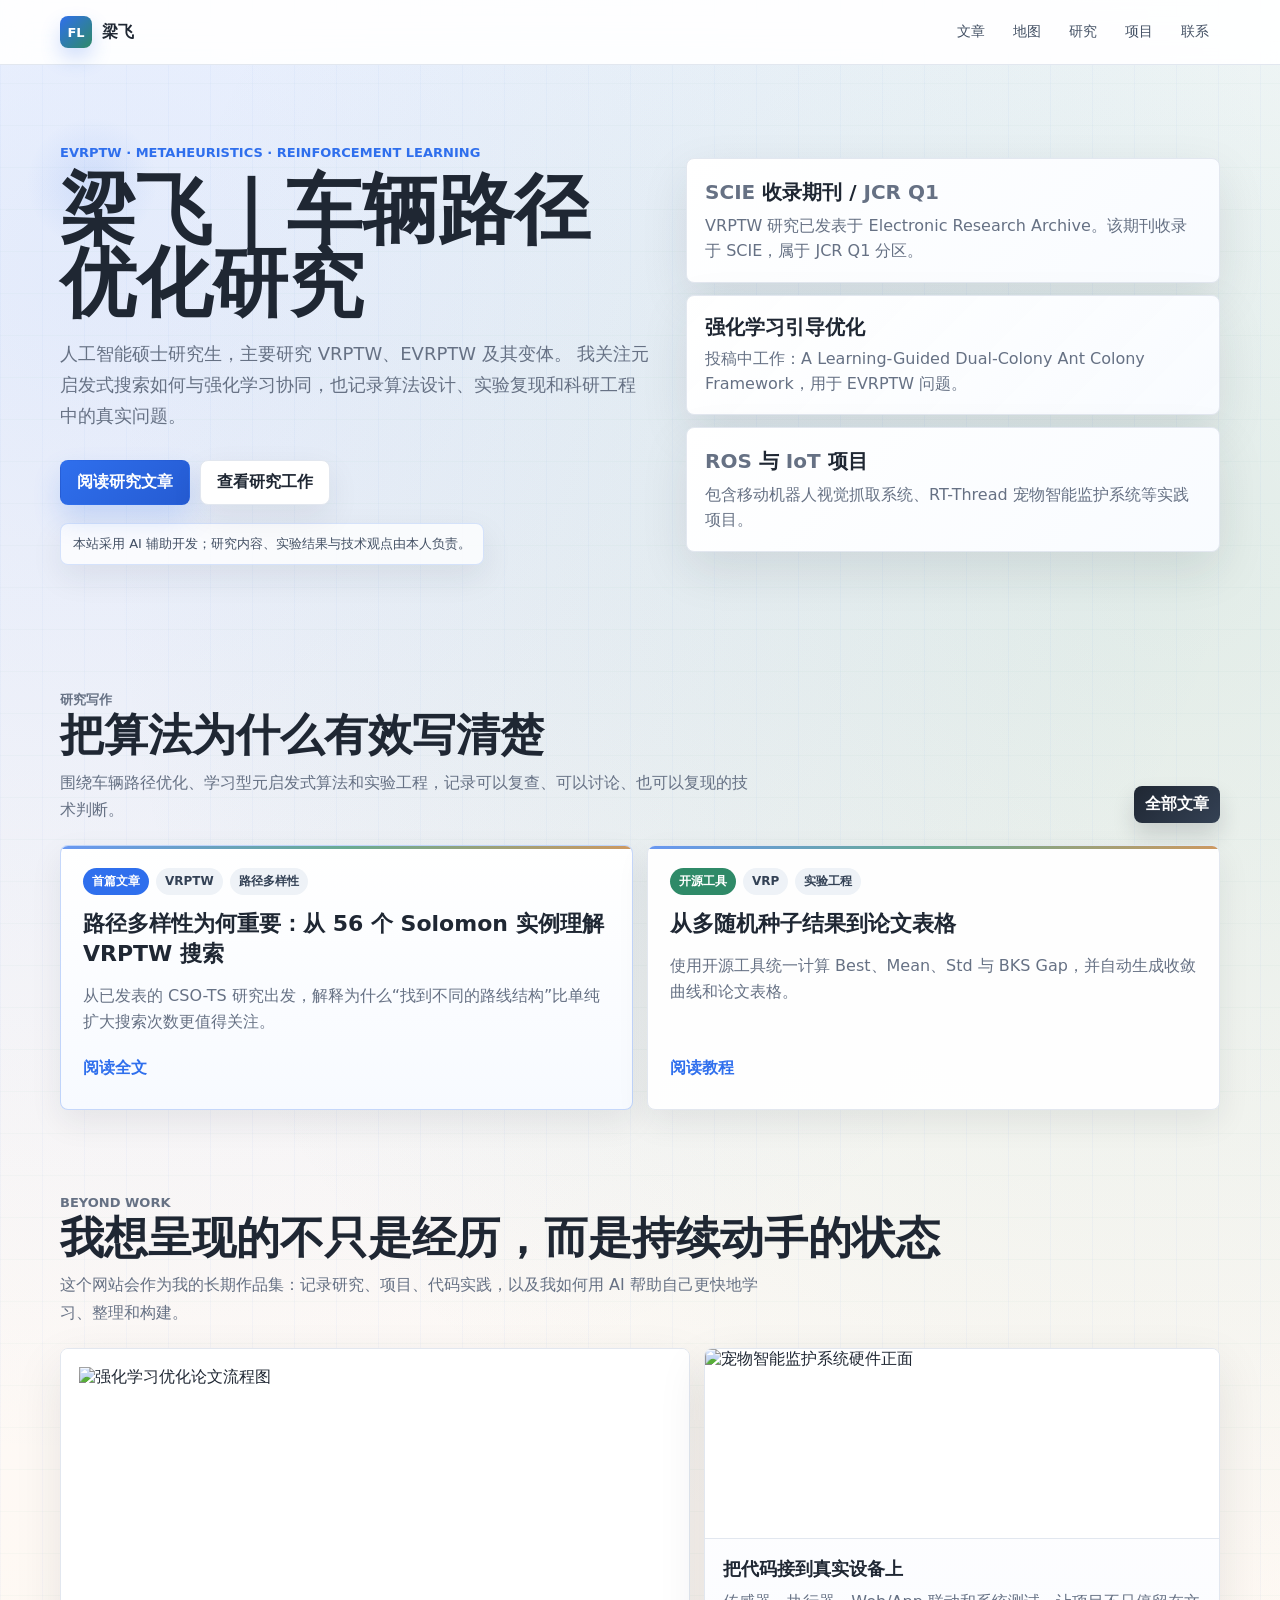
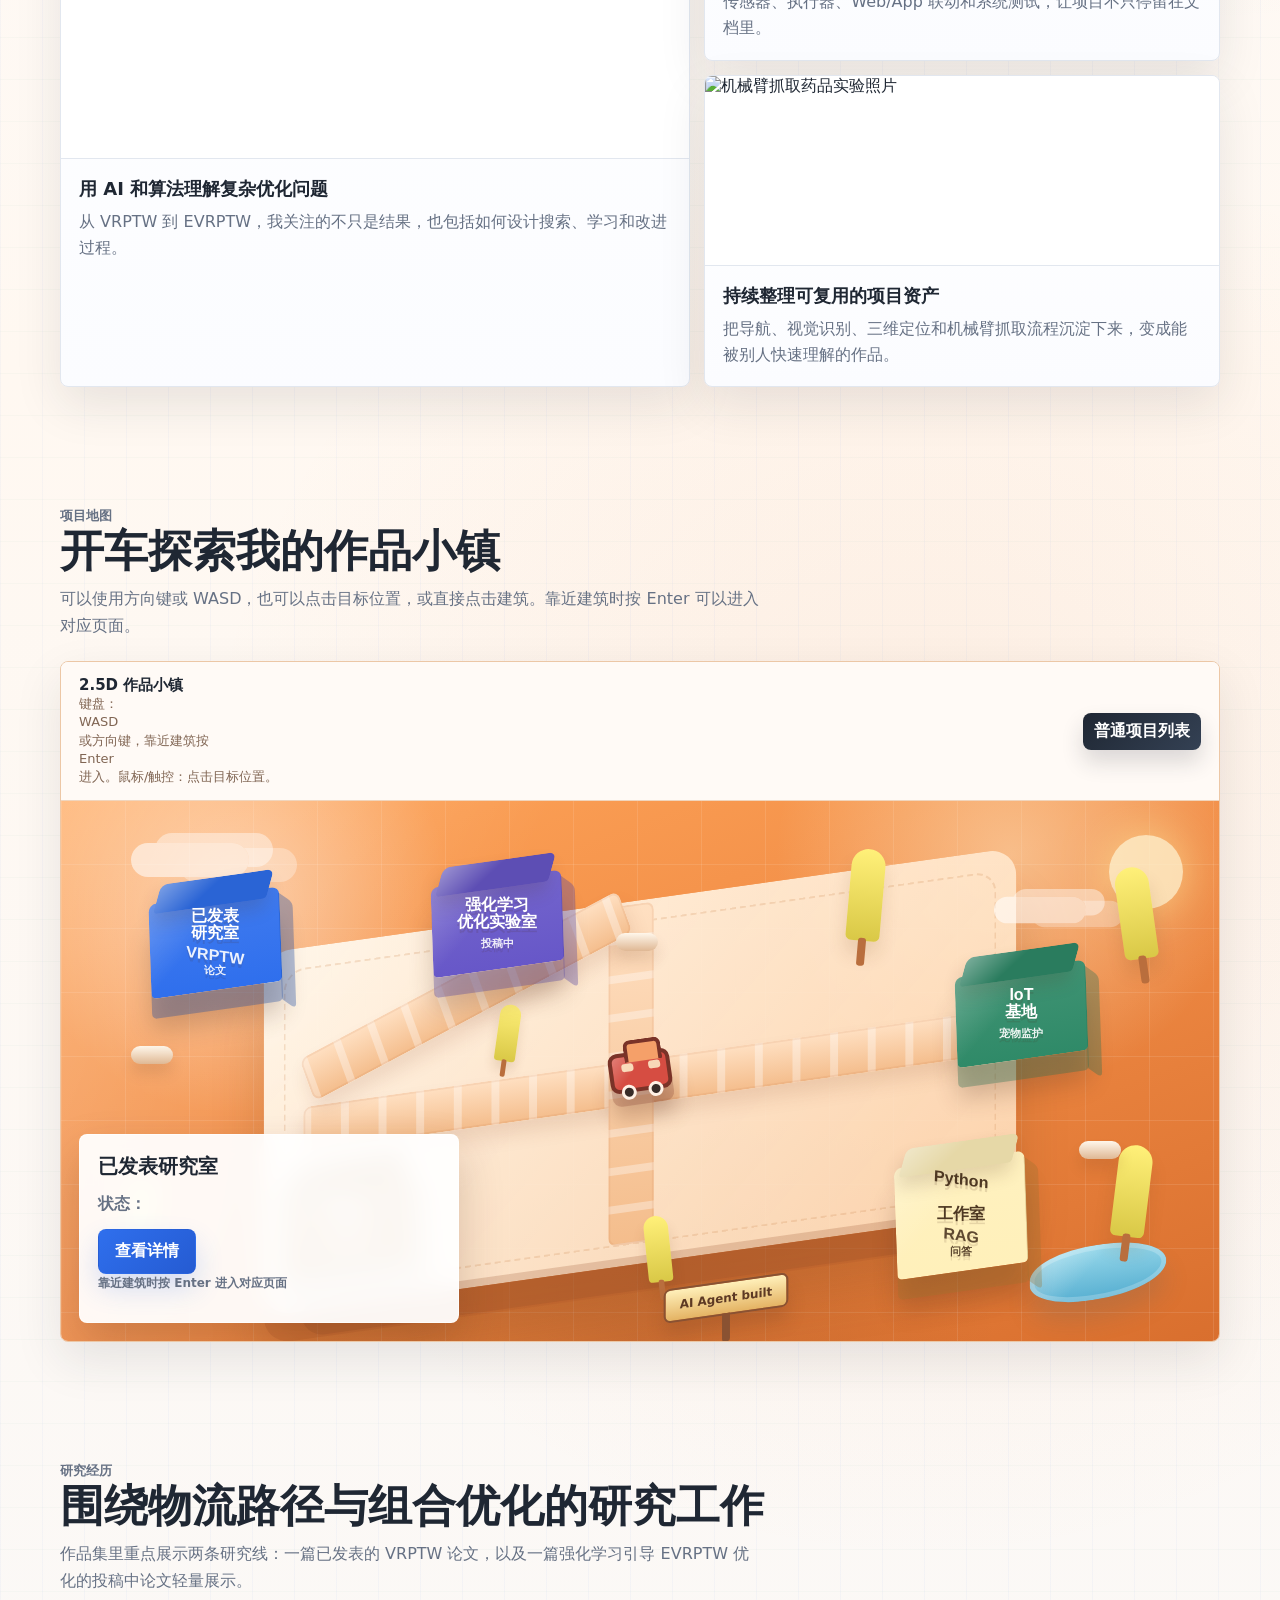
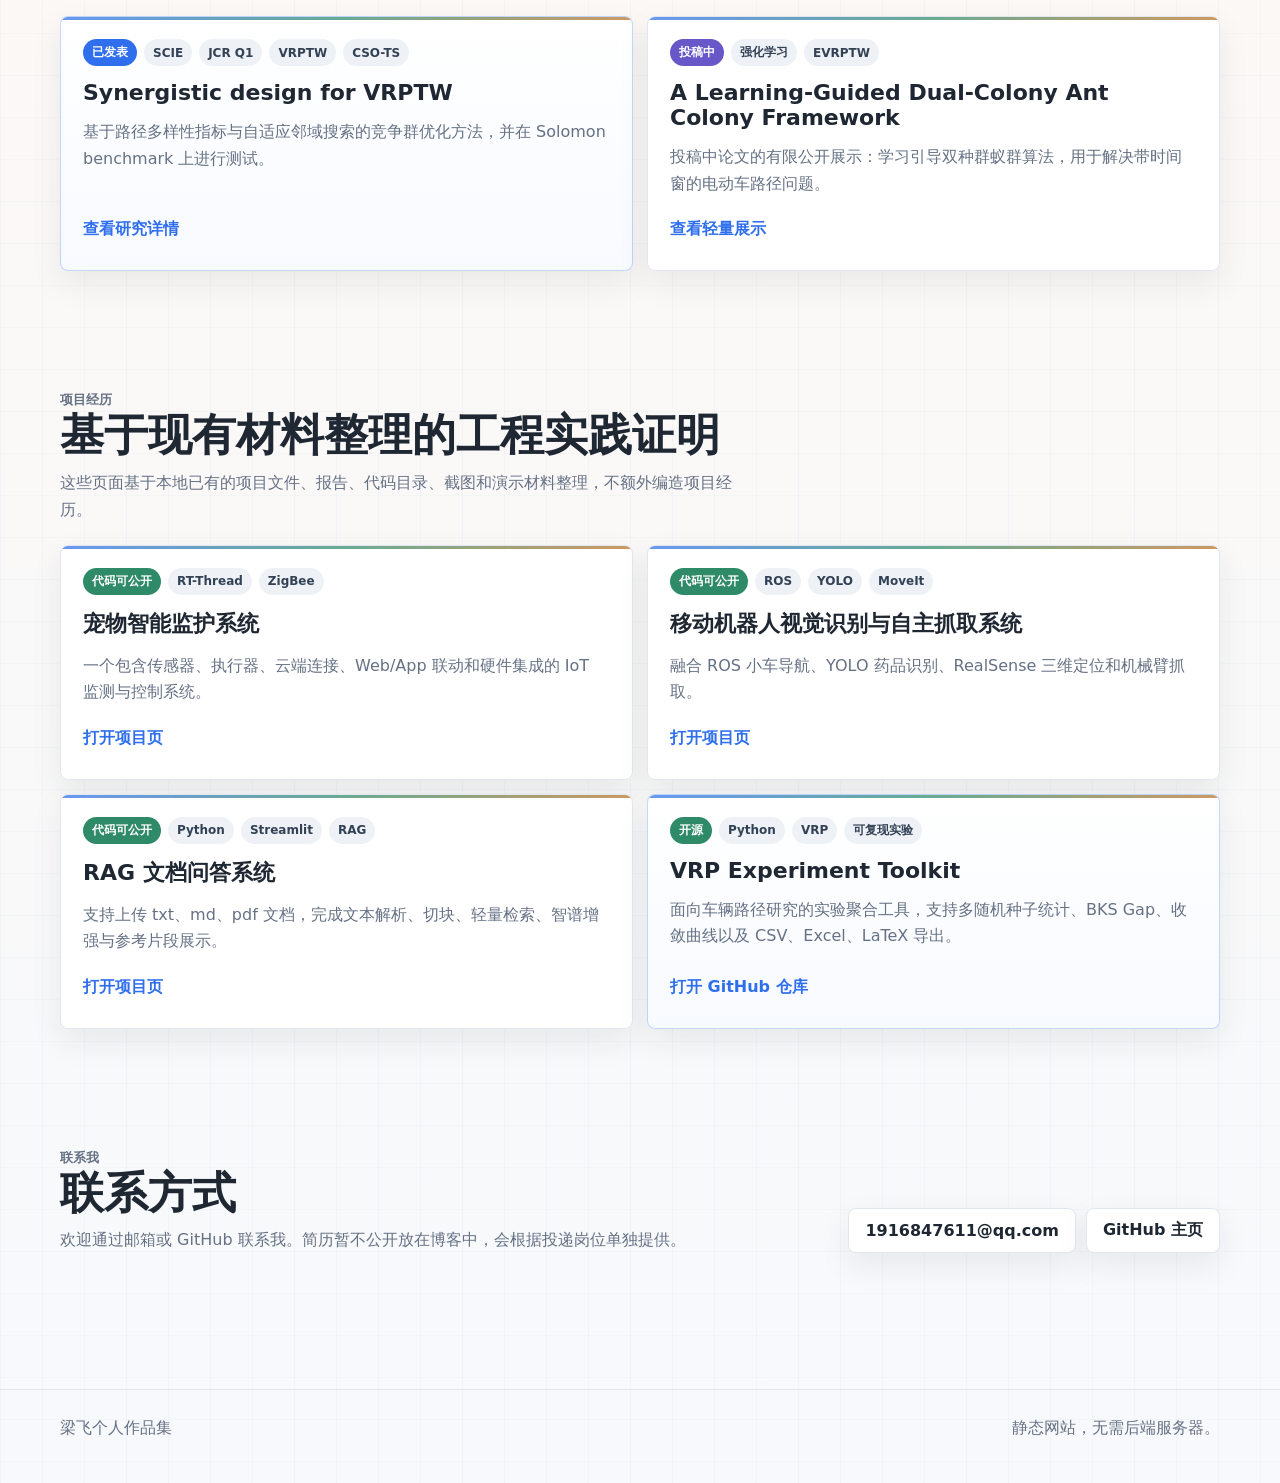
==== commit de9dc8b2: "Publish VRP experiment toolkit guide" ====
--- a/index.html
+++ b/index.html
@@ -87,13 +87,13 @@
         </article>
         <article class="work-card">
           <div class="tag-row">
-            <span class="tag green">持续更新</span>
-            <span class="tag notranslate" translate="no">EVRPTW</span>
+            <span class="tag green">开源工具</span>
+            <span class="tag notranslate" translate="no">VRP</span>
             <span class="tag">实验工程</span>
           </div>
-          <h3>接下来会写什么</h3>
-          <p>EVRPTW 入门、充电决策、ALNS 算子设计、多随机种子实验、收敛曲线与论文表格自动化。</p>
-          <a class="text-link" href="articles/index.html#roadmap">查看写作路线</a>
+          <h3>从多随机种子结果到论文表格</h3>
+          <p>使用开源工具统一计算 Best、Mean、Std 与 BKS Gap，并自动生成收敛曲线和论文表格。</p>
+          <a class="text-link" href="articles/vrp-experiment-toolkit.html">阅读教程</a>
         </article>
       </div>
     </section>
@@ -258,6 +258,17 @@
           <p>支持上传 txt、md、pdf 文档，完成文本解析、切块、轻量检索、智谱增强与参考片段展示。</p>
           <a class="text-link" href="projects/rag-doc-qa.html">打开项目页</a>
         </article>
+        <article class="work-card featured">
+          <div class="tag-row">
+            <span class="tag green">开源</span>
+            <span class="tag notranslate" translate="no">Python</span>
+            <span class="tag notranslate" translate="no">VRP</span>
+            <span class="tag">可复现实验</span>
+          </div>
+          <h3><span class="notranslate" translate="no">VRP Experiment Toolkit</span></h3>
+          <p>面向车辆路径研究的实验聚合工具，支持多随机种子统计、BKS Gap、收敛曲线以及 CSV、Excel、LaTeX 导出。</p>
+          <a class="text-link" href="https://github.com/Richardliangtnt/vrp-experiment-toolkit" target="_blank" rel="noreferrer">打开 GitHub 仓库</a>
+        </article>
       </div>
     </section>
 
